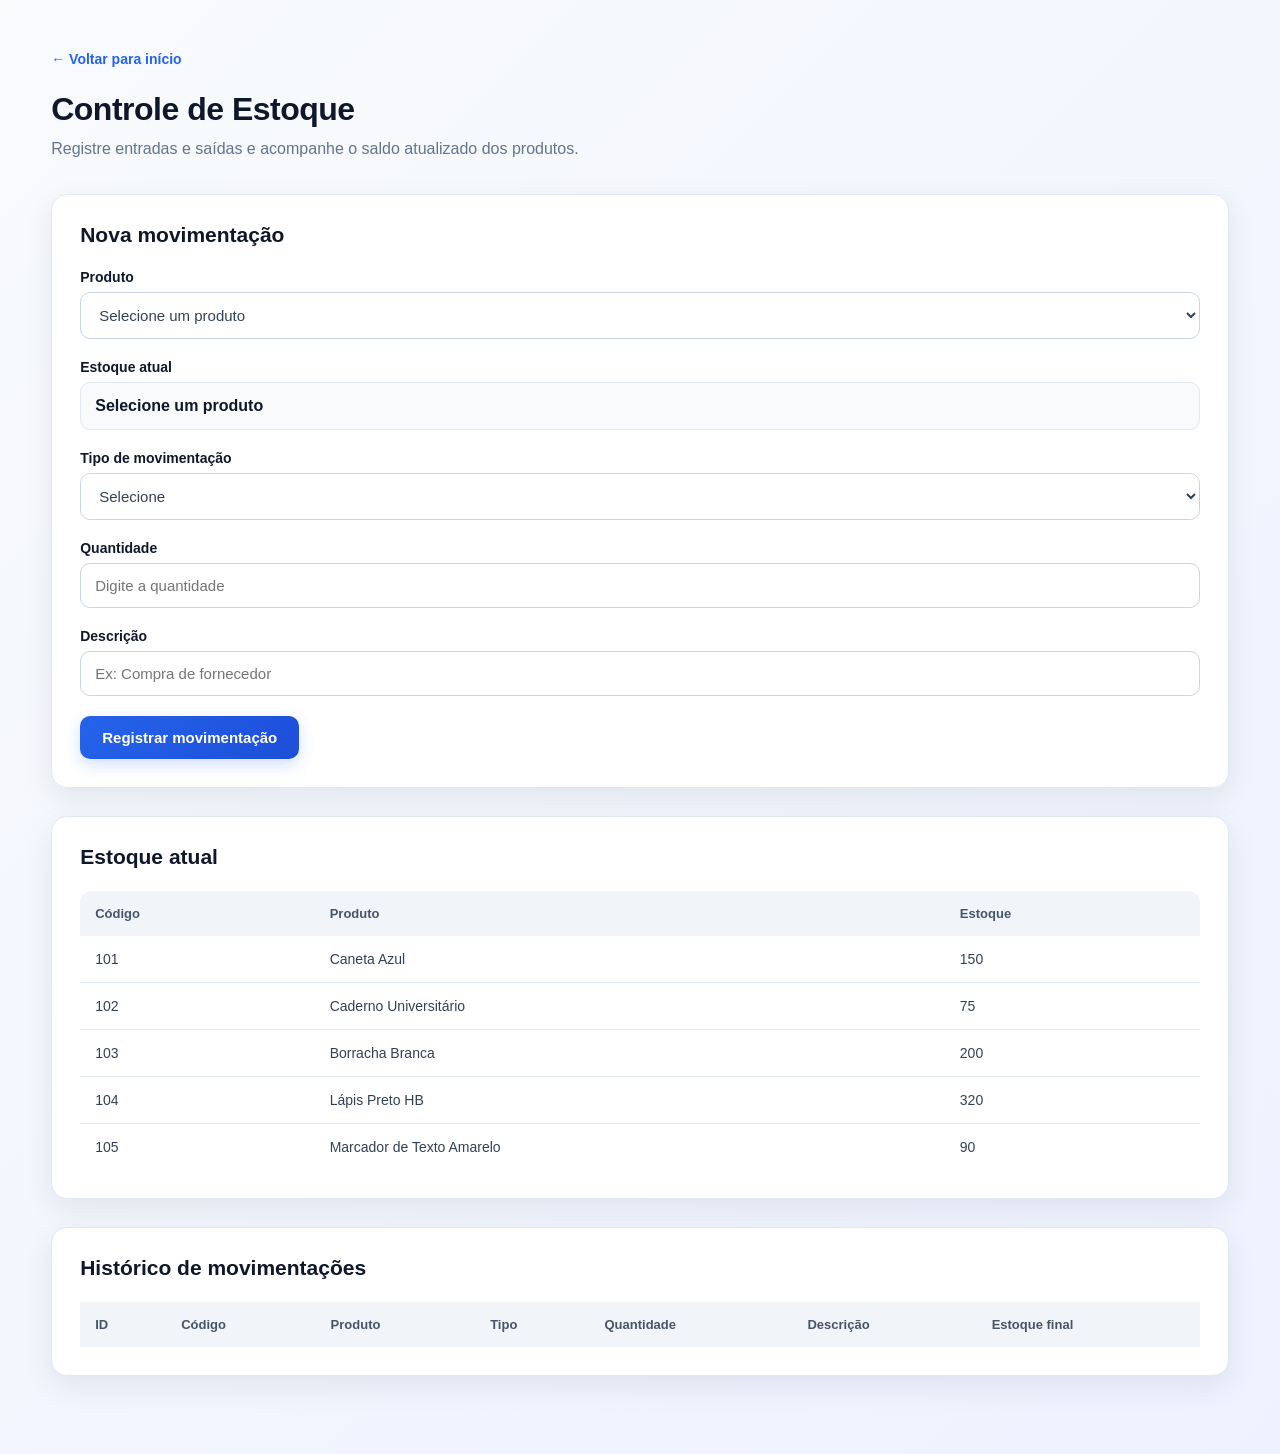
==== estoque.html @ a5db9d65 "Projeto desafio técnico" ====
<!DOCTYPE html>
<html lang="pt-BR">

<head>
    <meta charset="UTF-8">
    <meta name="viewport" content="width=device-width, initial-scale=1.0">

    <title>Controle de Estoque</title>

    <link rel="stylesheet" href="style.css">
</head>

<body>


    <main class="container">

        <a href="index.html" class="voltar">
            ← Voltar para início
        </a>

        <header>

            <h1>
                Controle de Estoque
            </h1>

            <p>
                Registre entradas e saídas e acompanhe
                o saldo atualizado dos produtos.
            </p>

        </header>

        <section class="card">

            <h2>
                Nova movimentação
            </h2>

            <form id="formMovimentacao">

                <div class="campo">
                    <label for="produto">Produto</label>

                    <select id="produto" required>
                        <option value="">Selecione um produto</option>
                    </select>
                </div>

                <div class="campo">
                    <label>Estoque atual</label>

                    <div id="estoqueAtual" class="estoque-atual">
                        Selecione um produto
                    </div>
                </div>

                <div class="campo">
                    <label for="tipo">Tipo de movimentação</label>

                    <select id="tipo" required>
                        <option value="">Selecione</option>
                        <option value="entrada">Entrada</option>
                        <option value="saida">Saída</option>
                    </select>
                </div>

                <div class="campo">
                    <label for="quantidade">Quantidade</label>

                    <input type="number" id="quantidade" min="1" placeholder="Digite a quantidade" required>
                </div>

                <div class="campo">
                    <label for="descricao">Descrição</label>

                    <input type="text" id="descricao" placeholder="Ex: Compra de fornecedor" required>
                </div>

                <button type="submit">
                    Registrar movimentação
                </button>

            </form>

        </section>

        <section class="card">

            <h2>
                Estoque atual
            </h2>

            <div class="tabela-container">

                <table>
                    <thead>
                        <tr>
                            <th>Código</th>
                            <th>Produto</th>
                            <th>Estoque</th>
                        </tr>
                    </thead>

                    <tbody id="tabelaEstoque"></tbody>
                </table>

            </div>

        </section>

        <section class="card">

            <h2>
                Histórico de movimentações
            </h2>

            <table>
                <thead>
                    <tr>
                        <th>ID</th>
                        <th>Código</th>
                        <th>Produto</th>
                        <th>Tipo</th>
                        <th>Quantidade</th>
                        <th>Descrição</th>
                        <th>Estoque final</th>
                    </tr>
                </thead>

                <tbody id="historicoMovimentacoes"></tbody>
            </table>

        </section>

    </main>

    <script src="estoque.js"></script>

</body>

</html>
---- style.css ----
/* =========================
   RESET E CONFIGURAÇÕES
========================= */

* {
    margin: 0;
    padding: 0;
    box-sizing: border-box;
}

:root {
    --cor-primaria: #2563eb;
    --cor-primaria-hover: #1d4ed8;

    --cor-secundaria: #0f172a;
    --cor-texto: #334155;
    --cor-texto-suave: #64748b;

    --cor-fundo: #f1f5f9;
    --cor-card: #ffffff;
    --cor-borda: #e2e8f0;

    --cor-sucesso: #16a34a;
    --cor-sucesso-fundo: #dcfce7;

    --cor-erro: #dc2626;
    --cor-erro-fundo: #fee2e2;

    --sombra:
        0 10px 30px rgba(15, 23, 42, 0.08);

    --raio: 16px;
}


body {
    min-height: 100vh;

    font-family:
        Inter,
        -apple-system,
        BlinkMacSystemFont,
        "Segoe UI",
        Roboto,
        Arial,
        sans-serif;

    background:
        linear-gradient(
            135deg,
            #f8fafc 0%,
            #eef2ff 100%
        );

    color: var(--cor-texto);
}


/* =========================
   CONTAINER
========================= */

.container {
    width: 92%;
    max-width: 1180px;

    margin: 0 auto;
    padding: 50px 0;
}


/* =========================
   CABEÇALHOS
========================= */

header {
    margin-bottom: 32px;
}

header h1 {
    margin-bottom: 8px;

    color: var(--cor-secundaria);

    font-size: 32px;
    font-weight: 700;
    letter-spacing: -0.5px;
}

header p {
    color: var(--cor-texto-suave);

    font-size: 16px;
    line-height: 1.6;
}


/* =========================
   BOTÃO VOLTAR
========================= */

.voltar {
    display: inline-flex;
    align-items: center;
    gap: 6px;

    margin-bottom: 24px;

    color: var(--cor-primaria);

    text-decoration: none;

    font-size: 14px;
    font-weight: 600;

    transition: 0.2s ease;
}

.voltar:hover {
    color: var(--cor-primaria-hover);

    transform: translateX(-3px);
}


/* =========================
   CARDS
========================= */

.card {
    margin-bottom: 28px;

    padding: 28px;

    background: var(--cor-card);

    border: 1px solid var(--cor-borda);
    border-radius: var(--raio);

    box-shadow: var(--sombra);
}

.card h2 {
    margin-bottom: 22px;

    color: var(--cor-secundaria);

    font-size: 21px;
}


/* =========================
   FORMULÁRIOS
========================= */

.campo {
    margin-bottom: 20px;
}

.campo label {
    display: block;

    margin-bottom: 7px;

    color: var(--cor-secundaria);

    font-size: 14px;
    font-weight: 600;
}

input,
select {
    width: 100%;

    padding: 13px 14px;

    background: #ffffff;

    border: 1px solid #cbd5e1;
    border-radius: 10px;

    color: var(--cor-texto);

    font-size: 15px;

    outline: none;

    transition:
        border-color 0.2s ease,
        box-shadow 0.2s ease;
}

input:focus,
select:focus {
    border-color: var(--cor-primaria);

    box-shadow:
        0 0 0 3px rgba(37, 99, 235, 0.12);
}


/* =========================
   BOTÕES
========================= */

button {
    display: inline-flex;
    justify-content: center;
    align-items: center;

    padding: 13px 22px;

    background:
        linear-gradient(
            135deg,
            #2563eb,
            #1d4ed8
        );

    border: none;
    border-radius: 10px;

    color: white;

    font-size: 15px;
    font-weight: 600;

    cursor: pointer;

    box-shadow:
        0 6px 16px rgba(37, 99, 235, 0.2);

    transition: 0.2s ease;
}

button:hover {
    transform: translateY(-2px);

    box-shadow:
        0 8px 20px rgba(37, 99, 235, 0.28);
}


/* =========================
   TABELAS
========================= */

.tabela-container {
    width: 100%;

    overflow-x: auto;

    border-radius: 12px;
}

table {
    width: 100%;

    border-collapse: collapse;

    background-color: #ffffff;
}

thead {
    background-color: #f1f5f9;
}

th {
    padding: 15px;

    color: #475569;

    text-align: left;

    font-size: 13px;
    font-weight: 700;
}

td {
    padding: 15px;

    border-bottom: 1px solid #e2e8f0;

    font-size: 14px;
}

tbody tr {
    transition: background-color 0.2s ease;
}

tbody tr:hover {
    background-color: #f8fafc;
}

tbody tr:last-child td {
    border-bottom: none;
}


/* =========================
   ESTOQUE
========================= */

.estoque-atual {
    padding: 14px;

    background-color: #f8fafc;

    border: 1px solid var(--cor-borda);
    border-radius: 10px;

    color: var(--cor-secundaria);

    font-size: 16px;
    font-weight: 700;
}


/* =========================
   MENSAGENS
========================= */

.sucesso,
.erro {
    margin-top: 20px;

    padding: 14px 16px;

    border-radius: 10px;

    font-size: 14px;
    font-weight: 600;
}

.sucesso {
    background: var(--cor-sucesso-fundo);
    color: var(--cor-sucesso);
}

.erro {
    background: var(--cor-erro-fundo);
    color: var(--cor-erro);
}


/* =========================
   RESULTADO JUROS
========================= */

.resultado-item {
    display: flex;
    justify-content: space-between;
    gap: 20px;

    padding: 15px 0;

    border-bottom: 1px solid var(--cor-borda);
}

.resultado-item:last-child {
    border-bottom: none;

    color: var(--cor-primaria);

    font-size: 18px;
}


/* =========================
   INDEX - HOME
========================= */

.home-header {
    max-width: 700px;

    margin: 20px auto 45px;

    text-align: center;
}

.home-header .tag {
    display: inline-block;

    margin-bottom: 14px;

    padding: 7px 13px;

    background: #dbeafe;

    border-radius: 999px;

    color: var(--cor-primaria);

    font-size: 13px;
    font-weight: 700;
}

.home-header h1 {
    margin-bottom: 12px;

    font-size: 40px;
}

.home-header p {
    font-size: 17px;
}


/* =========================
   CARDS DA HOME
========================= */

.cards {
    display: grid;

    grid-template-columns:
        repeat(3, 1fr);

    gap: 24px;
}

.card-link {
    color: inherit;
    text-decoration: none;
}

.menu-card {
    position: relative;

    display: flex;
    flex-direction: column;

    min-height: 285px;

    padding: 30px;

    background:
        linear-gradient(
            180deg,
            #ffffff 0%,
            #f8fafc 100%
        );

    border: 1px solid var(--cor-borda);
    border-radius: var(--raio);

    box-shadow: var(--sombra);

    overflow: hidden;

    transition:
        transform 0.25s ease,
        box-shadow 0.25s ease,
        border-color 0.25s ease;
}

.menu-card::before {
    content: "";

    position: absolute;

    top: 0;
    left: 0;

    width: 100%;
    height: 4px;

    background:
        linear-gradient(
            90deg,
            #2563eb,
            #60a5fa
        );
}

.menu-card:hover {
    transform: translateY(-7px);

    border-color: #93c5fd;

    box-shadow:
        0 20px 35px rgba(15, 23, 42, 0.12);
}

.card-numero {
    display: inline-flex;

    width: fit-content;

    margin-bottom: 22px;

    padding: 8px 12px;

    background: #eff6ff;

    border-radius: 8px;

    color: var(--cor-primaria);

    font-size: 13px;
    font-weight: 700;
}

.menu-card h2 {
    margin-bottom: 14px;

    color: var(--cor-secundaria);

    font-size: 22px;
}

.menu-card p {
    margin-bottom: 28px;

    color: var(--cor-texto-suave);

    line-height: 1.7;

    flex-grow: 1;
}

.card-acao {
    color: var(--cor-primaria);

    font-size: 14px;
    font-weight: 700;
}


/* =========================
   RODAPÉ
========================= */

.footer {
    margin-top: 45px;

    color: var(--cor-texto-suave);

    text-align: center;

    font-size: 13px;
}


/* =========================
   RESPONSIVIDADE
========================= */

@media (max-width: 900px) {

    .cards {
        grid-template-columns: 1fr;
    }

    .menu-card {
        min-height: auto;
    }

}


@media (max-width: 600px) {

    .container {
        width: 94%;

        padding: 28px 0;
    }

    header h1,
    .home-header h1 {
        font-size: 28px;
    }

    .card {
        padding: 20px;
    }

    .resultado-item {
        flex-direction: column;
        gap: 5px;
    }

    th,
    td {
        padding: 12px;

        font-size: 13px;
    }

}
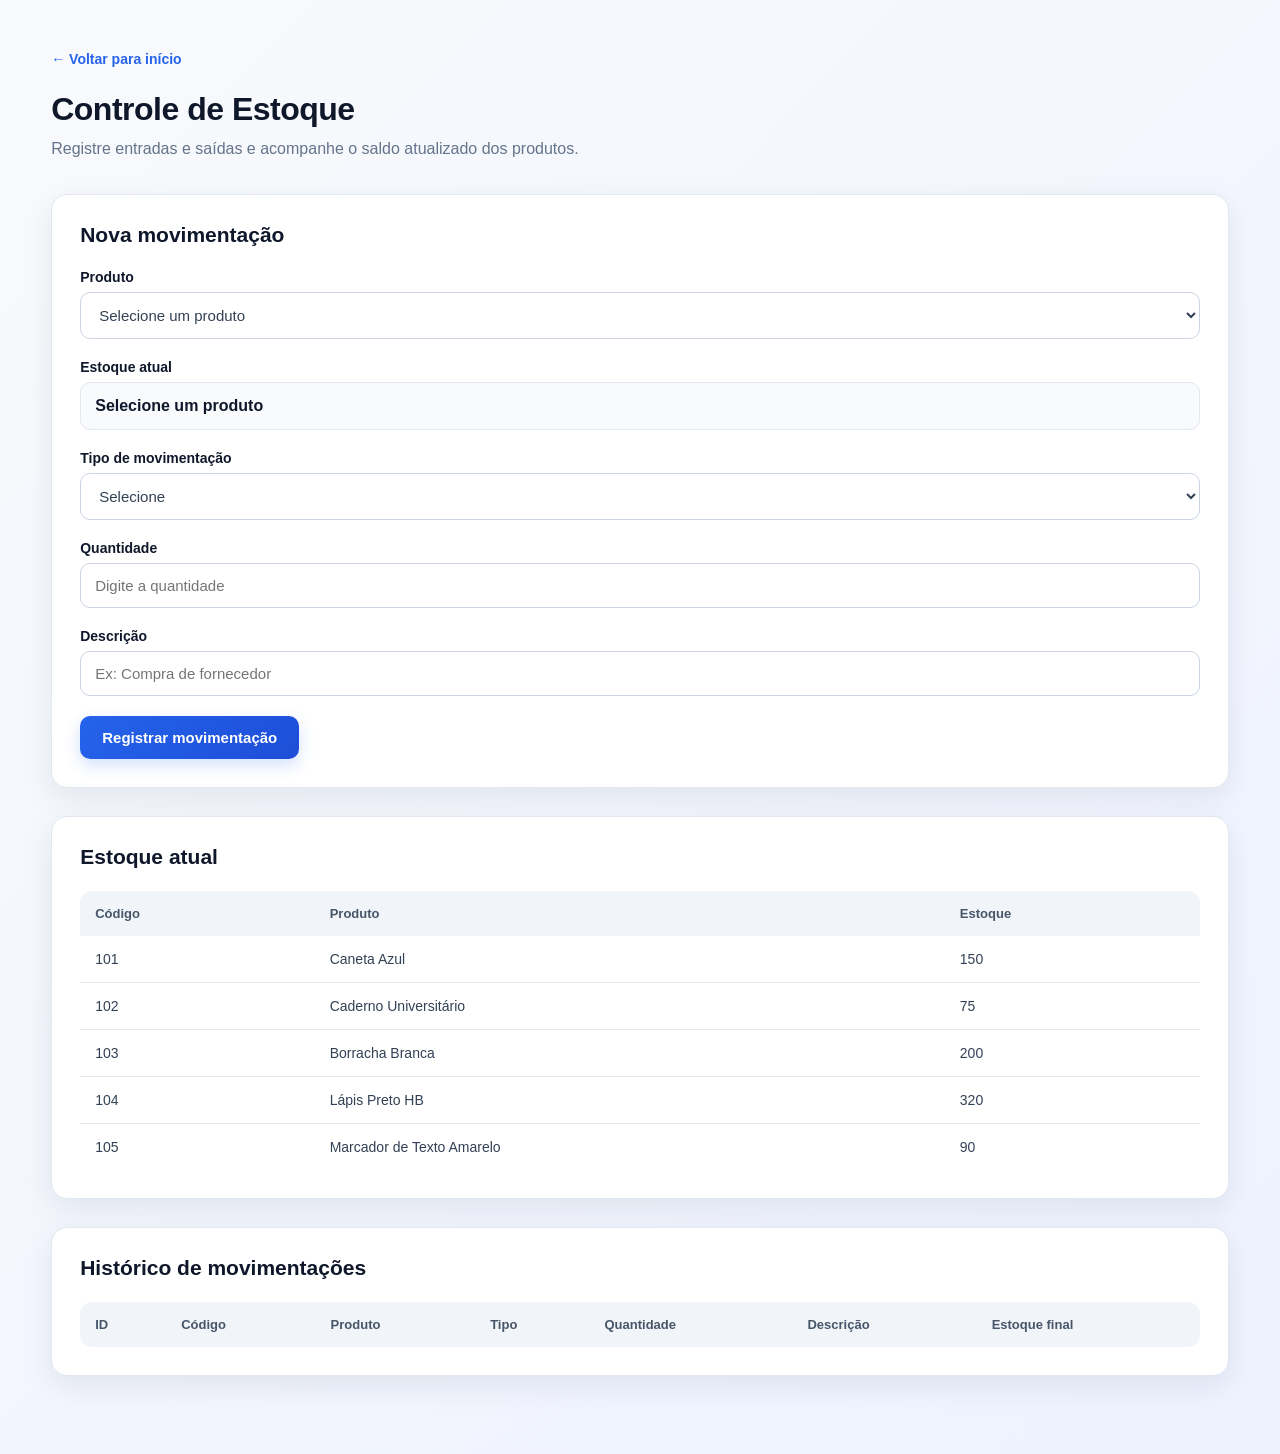
==== commit 2eb91397: "Tratamento de erros ao enviar valores maiores e sem estoque de produtos em estoque" ====
--- a/estoque.html
+++ b/estoque.html
@@ -12,7 +12,6 @@
 
 <body>
 
-
     <main class="container">
 
         <a href="index.html" class="voltar">
@@ -20,25 +19,19 @@
         </a>
 
         <header>
-
-            <h1>
-                Controle de Estoque
-            </h1>
+            <h1>Controle de Estoque</h1>
 
             <p>
                 Registre entradas e saídas e acompanhe
                 o saldo atualizado dos produtos.
             </p>
-
         </header>
 
         <section class="card">
 
-            <h2>
-                Nova movimentação
-            </h2>
+            <h2>Nova movimentação</h2>
 
-            <form id="formMovimentacao">
+            <form id="formMovimentacao" autocomplete="off">
 
                 <div class="campo">
                     <label for="produto">Produto</label>
@@ -69,13 +62,25 @@
                 <div class="campo">
                     <label for="quantidade">Quantidade</label>
 
-                    <input type="number" id="quantidade" min="1" placeholder="Digite a quantidade" required>
+                    <input
+                        type="number"
+                        id="quantidade"
+                        min="1"
+                        step="1"
+                        placeholder="Digite a quantidade"
+                        required
+                    >
                 </div>
 
                 <div class="campo">
                     <label for="descricao">Descrição</label>
 
-                    <input type="text" id="descricao" placeholder="Ex: Compra de fornecedor" required>
+                    <input
+                        type="text"
+                        id="descricao"
+                        placeholder="Ex: Compra de fornecedor"
+                        required
+                    >
                 </div>
 
                 <button type="submit">
@@ -84,13 +89,15 @@
 
             </form>
 
+            <!-- Mensagens de sucesso ou erro -->
+            <div id="mensagem"></div>
+
         </section>
+
 
         <section class="card">
 
-            <h2>
-                Estoque atual
-            </h2>
+            <h2>Estoque atual</h2>
 
             <div class="tabela-container">
 
@@ -110,27 +117,30 @@
 
         </section>
 
+
         <section class="card">
 
-            <h2>
-                Histórico de movimentações
-            </h2>
+            <h2>Histórico de movimentações</h2>
 
-            <table>
-                <thead>
-                    <tr>
-                        <th>ID</th>
-                        <th>Código</th>
-                        <th>Produto</th>
-                        <th>Tipo</th>
-                        <th>Quantidade</th>
-                        <th>Descrição</th>
-                        <th>Estoque final</th>
-                    </tr>
-                </thead>
+            <div class="tabela-container">
 
-                <tbody id="historicoMovimentacoes"></tbody>
-            </table>
+                <table>
+                    <thead>
+                        <tr>
+                            <th>ID</th>
+                            <th>Código</th>
+                            <th>Produto</th>
+                            <th>Tipo</th>
+                            <th>Quantidade</th>
+                            <th>Descrição</th>
+                            <th>Estoque final</th>
+                        </tr>
+                    </thead>
+
+                    <tbody id="historicoMovimentacoes"></tbody>
+                </table>
+
+            </div>
 
         </section>
 
